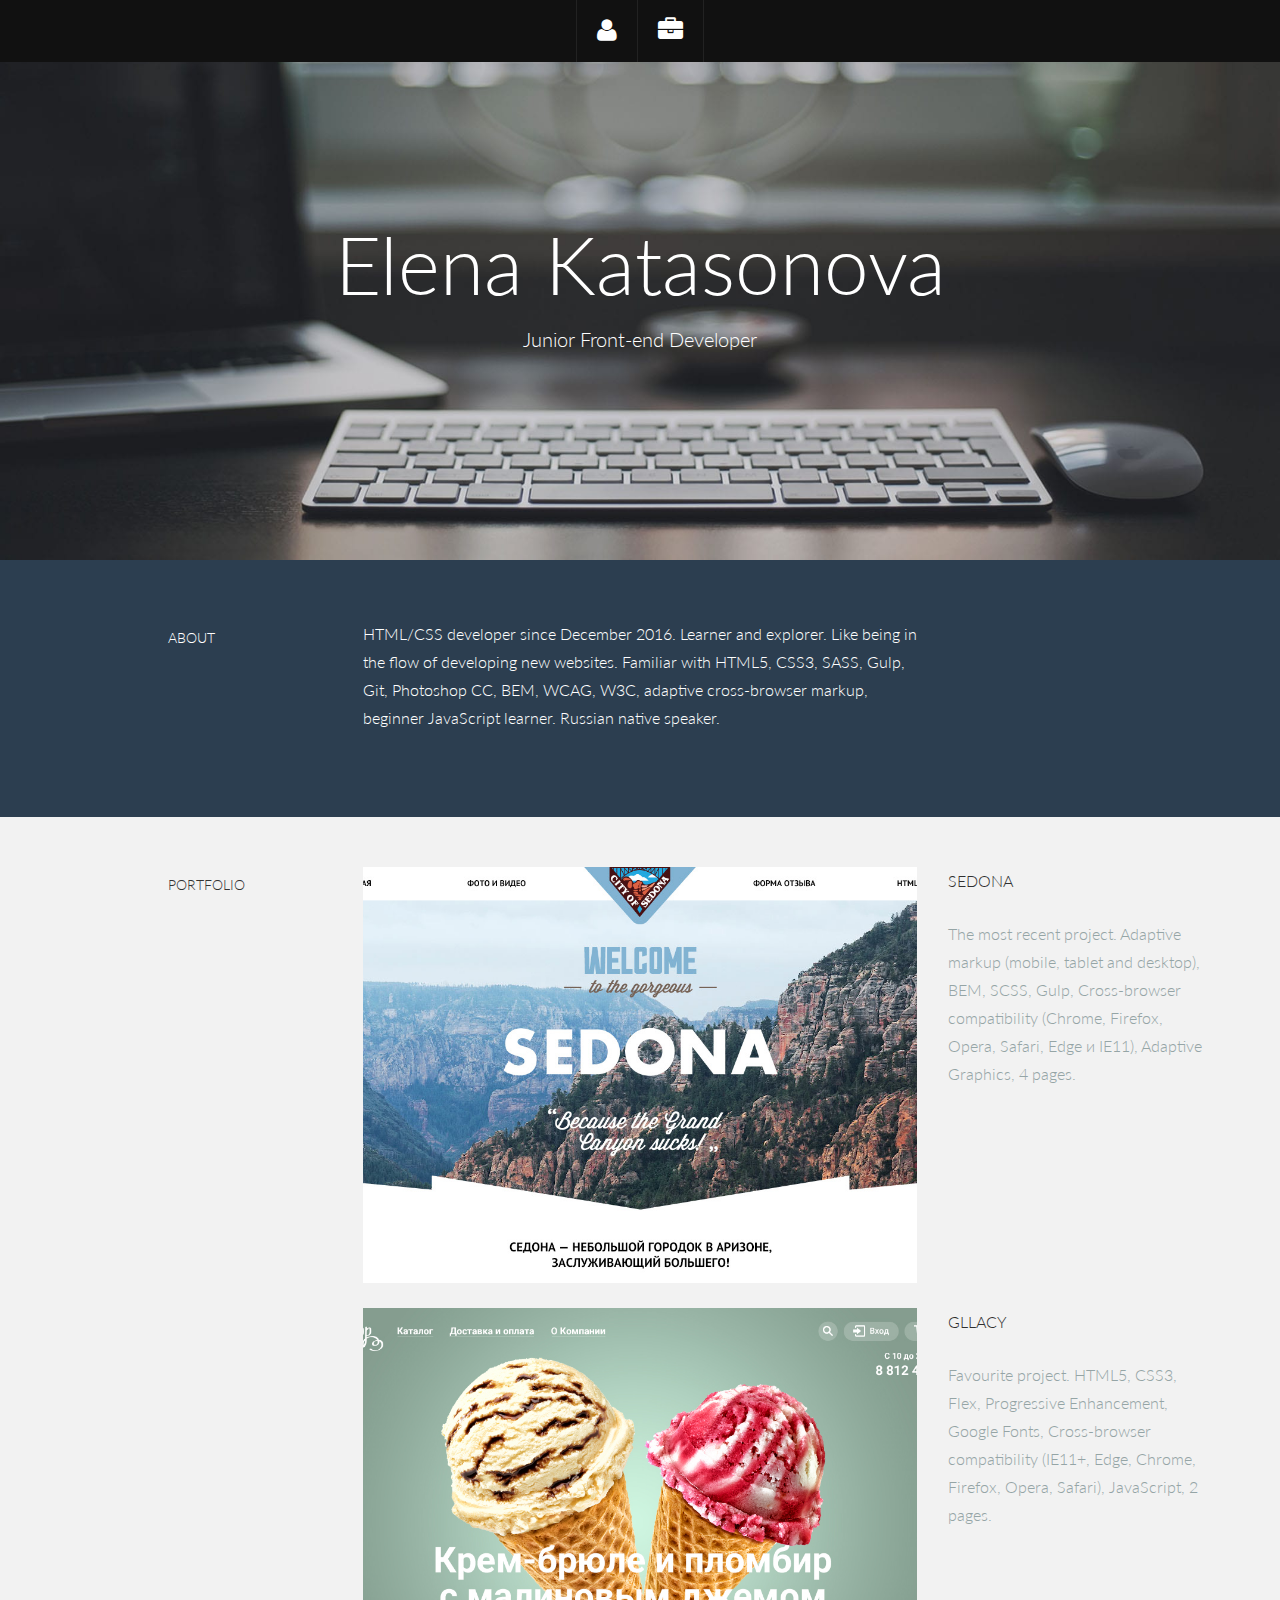
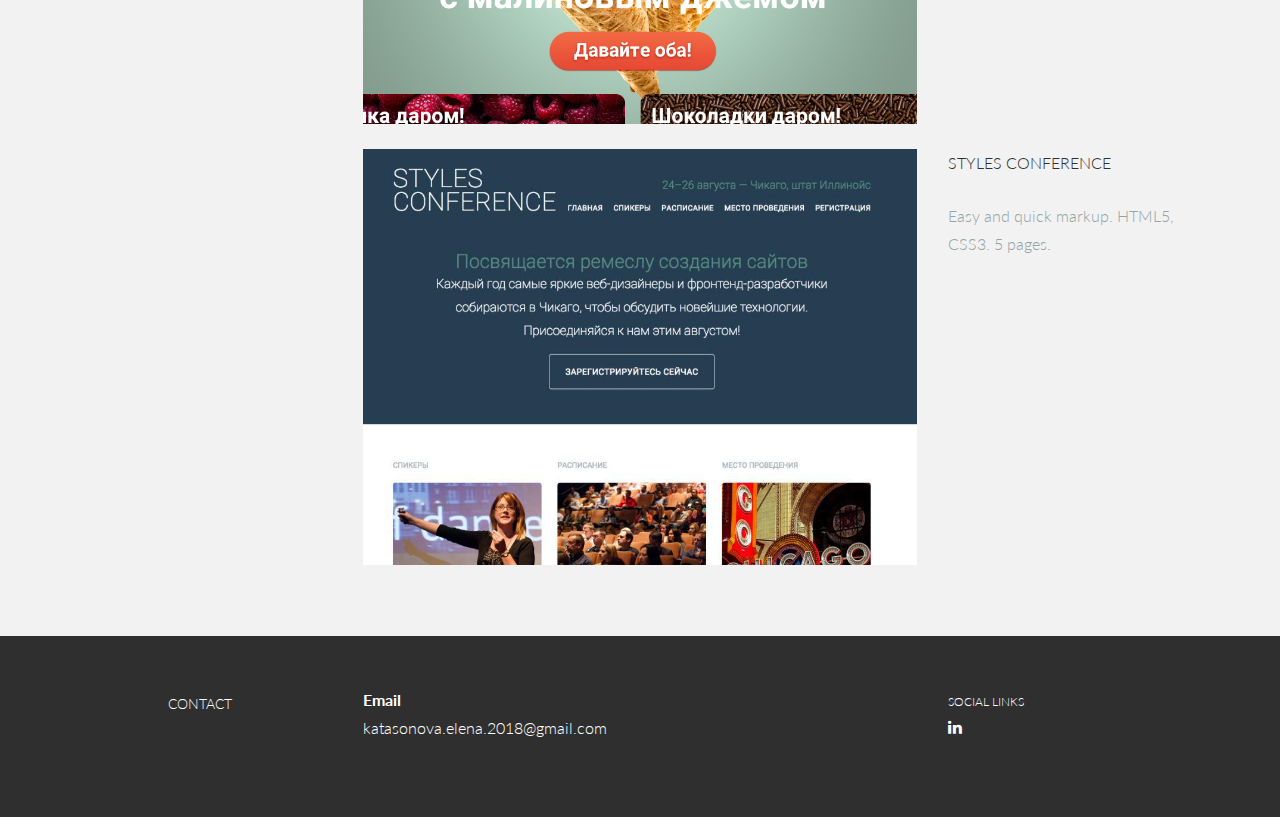
==== index.html @ f23f174f "corrected dir" ====
<!DOCTYPE html>
<html lang="en">
  <head>
    <meta charset="utf-8">
    <meta name="viewport" content="width=device-width, initial-scale=1.0">
    <meta name="description" content="">
    <meta name="author" content="">
    <link rel="shortcut icon" href="ico/favicon.png">

    <title>Elena Katasonova</title>

    <!-- Bootstrap core CSS -->
    <link href="css/bootstrap.css" rel="stylesheet">

    <!-- Custom styles for this template -->
    <link href="css/main.css" rel="stylesheet">
    
	<link rel="stylesheet" href="css/font-awesome.min.css">
    
    <link href='http://fonts.googleapis.com/css?family=Lato:300,400,700,300italic,400italic' rel='stylesheet' type='text/css'>
    <link href='http://fonts.googleapis.com/css?family=Raleway:400,300,700' rel='stylesheet' type='text/css'>
    
     <!--<script src="js/jquery-1.11.1.min.js"></script>-->
    <script src="js/smoothscroll.js"></script>
    <!-- <script src="js/Chart.js"></script> -->

    <!-- HTML5 shim and Respond.js IE8 support of HTML5 elements and media queries -->
    <!--[if lt IE 9]>
      <script src="js/html5shiv.js"></script>
      <script src="js/respond.min.js"></script>
    <![endif]-->
  </head>

  <body data-spy="scroll" data-offset="0" data-target="#nav">

	<div id="section-topbar">
		<div id="topbar-inner">
			<div class="container">
				<div class="row">
					<nav class="dropdown">
						<ul id="nav" class="nav">
							<li class="menu-item"><a class="smoothScroll" href="#about" title="About"><i class="icon-user"></i></a></li>
							<li class="menu-item"><a class="smoothScroll" href="#work" title="Works"><i class="icon-briefcase"></i></a></li>
						</ul><!--/ uL#nav -->
					</nav><!-- /.dropdown -->

					<div class="clear"></div>
				</div><!--/.row -->
			</div><!--/.container -->

			<div class="clear"></div>
		</div><!--/ #topbar-inner -->
	</div><!--/ #section-topbar -->
	
	<div id="headerwrap">
		<div class="container">
			<div class="row centered">
				<div class="col-lg-12">
					<h1>Elena Katasonova</h1>
					<h3>Junior Front-end Developer</h3>
				</div><!--/.col-lg-12 -->
			</div><!--/.row -->
		</div><!--/.container -->
	</div><!--/.#headerwrap -->
	

	<section id="about" name="about"></section>
	<div id="intro">
		<div class="container">
			<div class="row">
				
				<div class="col-lg-2 col-lg-offset-1">
					<h5>ABOUT</h5>
				</div>
				<div class="col-lg-6">
					<p>HTML/CSS developer since December 2016. Learner and explorer. Like being in the flow of developing new websites. Familiar with HTML5, CSS3, SASS, Gulp, Git, Photoshop CC, BEM, WCAG, W3C, adaptive cross-browser markup, beginner JavaScript learner. Russian native speaker.</p>
				</div>
				
			</div><!--/.row -->
		</div><!--/.container -->
	</div><!--/ #intro -->




	<section id="work" name="work"></section>
	<!--PORTFOLIO DESCRIPTION -->
	<div class="container desc">
		<div class="row">
			<div class="col-lg-2 col-lg-offset-1">
				<h5>PORTFOLIO</h5>
			</div>
			<div class="col-lg-6">
				<a href="https://katasonova.github.io/projects/sedona/" target="_blank"><img class="img-responsive" src="img/sedona-index-desktop_cut.jpg" alt="Markedup Sedona Project"></a>
			</div>
			<div class="col-lg-3">
				<p>SEDONA</p>
			<p><more>The most recent project. Adaptive markup (mobile, tablet and desktop), BEM, SCSS, Gulp, Cross-browser compatibility (Chrome, Firefox, Opera, Safari, Edge и IE11), Adaptive Graphics, 4 pages.<br/>
			   </more> 
			</p>
			</div>

			<div class="col-lg-6 col-lg-offset-3">
				<a href="https://katasonova.github.io/projects/gllacy/" target="_blank"><img class="img-responsive" src="img/gllacy-index-1200_cut.jpg" alt="Markedup Gllacy Project"></a>
			</div>
			<div class="col-lg-3">
					<p>GLLACY</p>
				<p><more>Favourite project. HTML5, CSS3, Flex, Progressive Enhancement, Google Fonts, Cross-browser compatibility (IE11+, Edge, Chrome, Firefox, Opera, Safari), JavaScript, 2 pages.<br/>
				   </more> 
				</p>
			</div>
			
			<div class="col-lg-6 col-lg-offset-3">
				<a href="https://katasonova.github.io/projects/conference/" target="_blank"><img class="img-responsive" src="img/sc_cut.jpg" alt="Markedup Styles Conference Project"></a>
			</div>
			<div class="col-lg-3">
					<p>STYLES CONFERENCE</p>
				<p><more>Easy and quick markup. HTML5, CSS3. 5 pages.<br/>
				   </more> 
				</p>
			</div>
		
		</div><!--/.row -->
		<br>
		<br>
	</div><!--/.container -->
	


	<section id="contact" name="contact"></section>
	<!--FOOTER DESCRIPTION -->
	<div id="footwrap">
		<div class="container">
			<div class="row">
			
				<div class="col-lg-2 col-lg-offset-1">
					<h5>CONTACT</h5>
				</div>
				<div class="col-lg-6">
					<p><t>Email</t><br/>
						katasonova.elena.2018@gmail.com<br/>
					</p>
				</div>
				<div class="col-lg-3">
					<p class="socials"><sm>SOCIAL LINKS</sm></p>
					<p>
						<a href="https://www.linkedin.com/in/elena-katasonova-7a507b167/"><i class="icon-linkedin"></i></a>
					</p>
				</div>
			</div><!--/.row -->
		</div><!--/.container -->
	</div><!--/ #footer -->
	

    <!-- Bootstrap core JavaScript
    ================================================== -->
    <!-- Placed at the end of the document so the pages load faster 
    <script src="js/bootstrap.js"></script>-->
  </body>
</html>
---- css/main.css ----
/* Author: Carlos Alvarez
 * URL: http://alvarez.is
 *
 * Project Name: Kelvin - Free Bootstrap 3 Resume Theme
 * Version: 1.0
 * URL: http://blacktie.co
 */

body {
  background-color: #f2f2f2;
    font-family: "Lato";
    font-weight: 300;
    font-size: 16px;
    color: #555;

    -webkit-font-smoothing: antialiased;
    -webkit-overflow-scrolling: touch;
}

/* Titles */
h1, h2, h3, h4, h5, h6 {
    font-family: "Lato";
    font-weight: 300;
    color: #333;
}


/* Paragraph & Typographic */
p {
    line-height: 28px;
    margin-bottom: 25px;
}

.socials {
    margin-bottom: -3px;
};

.centered {
    text-align: center;
}

/* Links */
a {
    color: #f85c37;
    word-wrap: break-word;

    -webkit-transition: color 0.1s ease-in, background 0.1s ease-in;
    -moz-transition: color 0.1s ease-in, background 0.1s ease-in;
    -ms-transition: color 0.1s ease-in, background 0.1s ease-in;
    -o-transition: color 0.1s ease-in, background 0.1s ease-in;
    transition: color 0.1s ease-in, background 0.1s ease-in;
}

a:hover,
a:focus {
    color: #7b7b7b;
    text-decoration: none;
    outline: 0;
}

a:before,
a:after {
    -webkit-transition: color 0.1s ease-in, background 0.1s ease-in;
    -moz-transition: color 0.1s ease-in, background 0.1s ease-in;
    -ms-transition: color 0.1s ease-in, background 0.1s ease-in;
    -o-transition: color 0.1s ease-in, background 0.1s ease-in;
    transition: color 0.1s ease-in, background 0.1s ease-in;
}

 hr {
    display: block;
    height: 1px;
    border: 0;
    border-top: 1px solid #ccc;
    margin: 1em 0;
    padding: 0;
}


/*---------------------------------------------------
	3.1 Topbar
---------------------------------------------------*/

#section-topbar {
	position: fixed;
	top: 0;
	left: 0;
	right: 0;
	z-index: 10000;
	overflow: visible;
	font: normal 16px/24px  'Open Sans', "Helvetica Neue", Helvetica, Arial, sans-serif;
}

#section-topbar a {
  color: #fff;
}

#topbar-inner {
	background: #111;
	line-height: 0;
	text-align: center;
}

/*
	Top Bar

	By default, top navigation bar uses "fixed" position
*/
#section-topbar ul#nav {
	display: inline-block;
	position: relative;
	margin: 0;
	padding: 0;

	border-right: 1px solid #222;

	/* For IE, the outcast */
	zoom:1;
	*display: inline;
}

#section-topbar ul#nav > li {
	display: block;
    float: left;
    padding: 0;
}


#section-topbar ul#nav a {
  display: block;
  font: normal 11px/18px "Helvetica Neue", Helvetica, Arial, sans-serif;
  text-decoration: none;
  padding: 18px 20px 18px 20px;
  border-left: 1px solid #222;
}

	#section-topbar ul#nav a:hover {
	  background: #222;
	  text-decoration: none;
	  border-left: 1px solid #111;
	}

	#section-topbar ul#nav .active a {
		background: #44bbaa;
		border-left: 1px solid #111;
	}

		#section-topbar ul#nav .active a:hover {
			background: #44bbaa;
		}
#section-topbar i {
	font-size: 25px;
}
/*---------------------------------------------------
	SECTION WRAPS
---------------------------------------------------*/

/* Header Wrap */
#headerwrap {
	background: url(../img/header-bg.jpg) no-repeat center top;
	margin-top: 60px;
	padding-top:140px;
	text-align:center;
	background-attachment: relative;
	background-position: center bottom;
	min-height: 500px;
	width: 100%;
	
    -webkit-background-size: 100%;
    -moz-background-size: 100%;
    -o-background-size: 100%;
    background-size: 100%;

    -webkit-background-size: cover;
    -moz-background-size: cover;
    -o-background-size: cover;
    background-size: cover;
}

#headerwrap h1 {
	font-size: 80px;
	color: white;
}

#headerwrap h3 {
	font-size: 20px;
	color: white;
}

/* Intnro Wrap */

#intro {
	background: #2c3e50;
	padding-top: 60px;
	padding-bottom: 60px;
	color: white;
} 

#intro h5, p {
	color: white;
}

#intro i {
	color: white;
	font-size: 20px;
	padding-right: 8px;
	vertical-align: middle;
}


#skillswrap {
	background: #2c3e50;
	padding-top: 60px;
	padding-bottom: 60px;
	color: white;
}

#skillswrap h5, p {
	color: white;
}

#footwrap {
	background: #2f2f2f;
	padding-top: 50px;
	padding-bottom: 50px;
}

#footwrap p {
	color: white;
}

#footwrap h5 {
	color: white;
}


#footwrap t {
	font-weight: 700;
}

#footwrap i {
	padding-right: 8px;
	color: white;
}

#footwrap i:hover {
	opacity: 0.3;
}

/* Copyright Wrap */

#c {
	background: #222222;
	padding-top: 15px;
	text-align: right;
}

#c p {
	color: white
}



/* Global Values */

.desc {
	padding-top: 50px;
}

.desc p {
	color: #2f2f2f;
}

.desc t {
	color: #34495e;
	font-weight: 700;
}

.desc imp {
	padding: 6px;
	color: white;
	background: #34495e;
}

.desc more {
	color: #95a5a6;
}


sm {
	font-size: 12px;
}
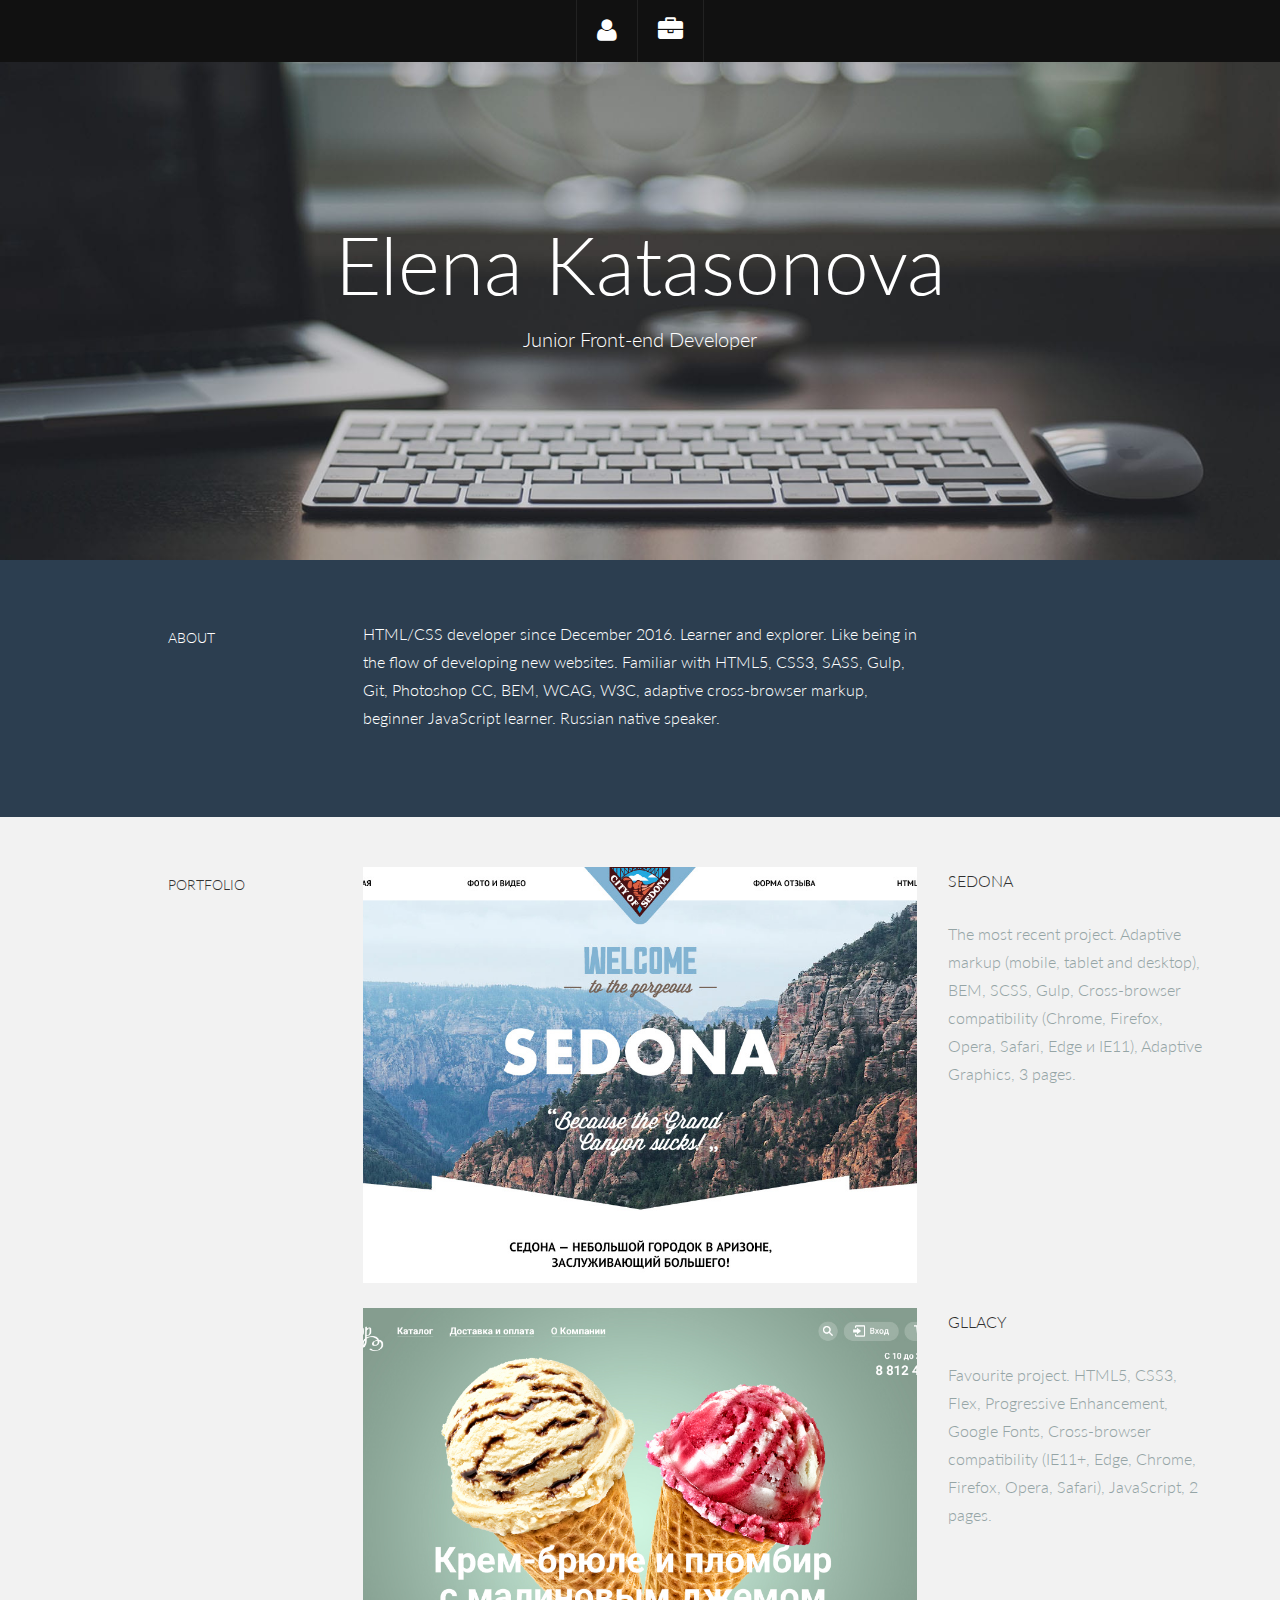
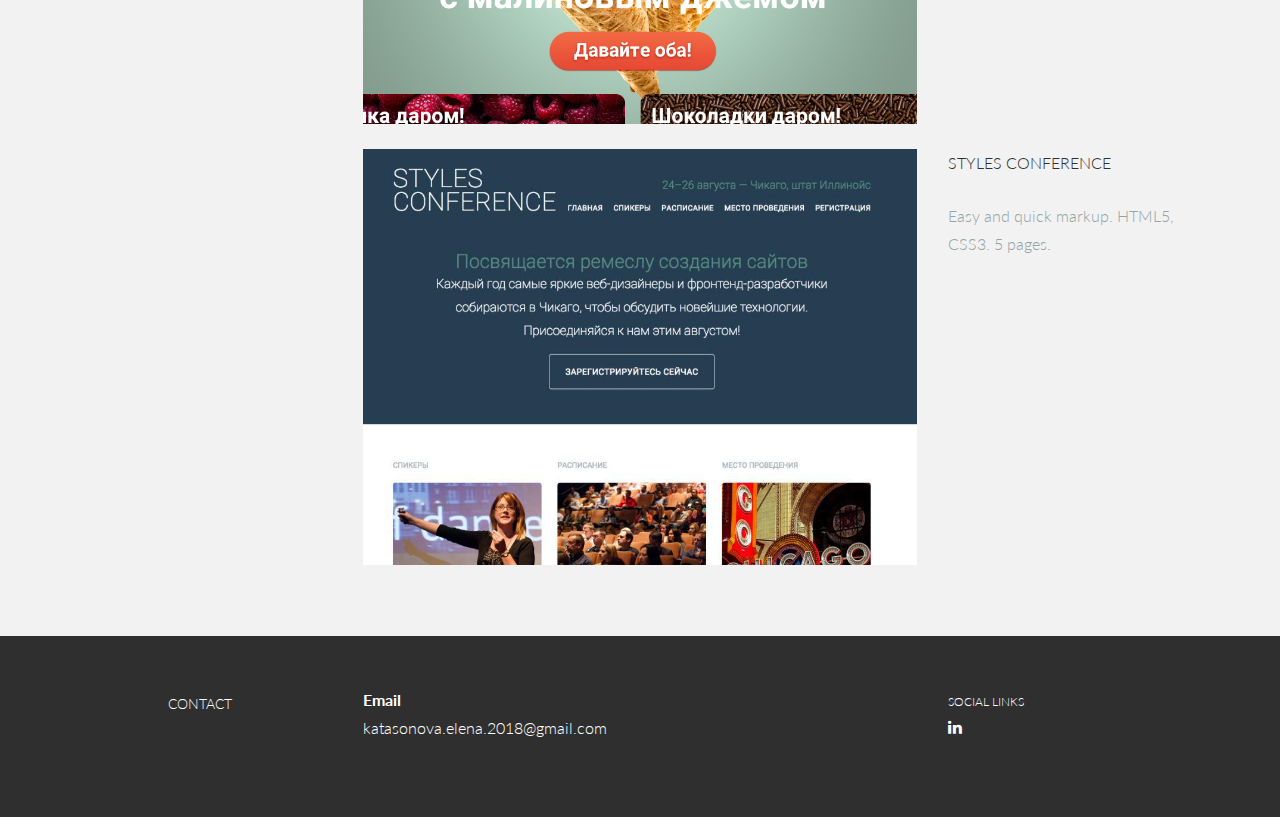
==== commit 921d46ad: "поправила описание" ====
--- a/index.html
+++ b/index.html
@@ -95,7 +95,7 @@
 			</div>
 			<div class="col-lg-3">
 				<p>SEDONA</p>
-			<p><more>The most recent project. Adaptive markup (mobile, tablet and desktop), BEM, SCSS, Gulp, Cross-browser compatibility (Chrome, Firefox, Opera, Safari, Edge и IE11), Adaptive Graphics, 4 pages.<br/>
+			<p><more>The most recent project. Adaptive markup (mobile, tablet and desktop), BEM, SCSS, Gulp, Cross-browser compatibility (Chrome, Firefox, Opera, Safari, Edge и IE11), Adaptive Graphics, 3 pages.<br/>
 			   </more> 
 			</p>
 			</div>
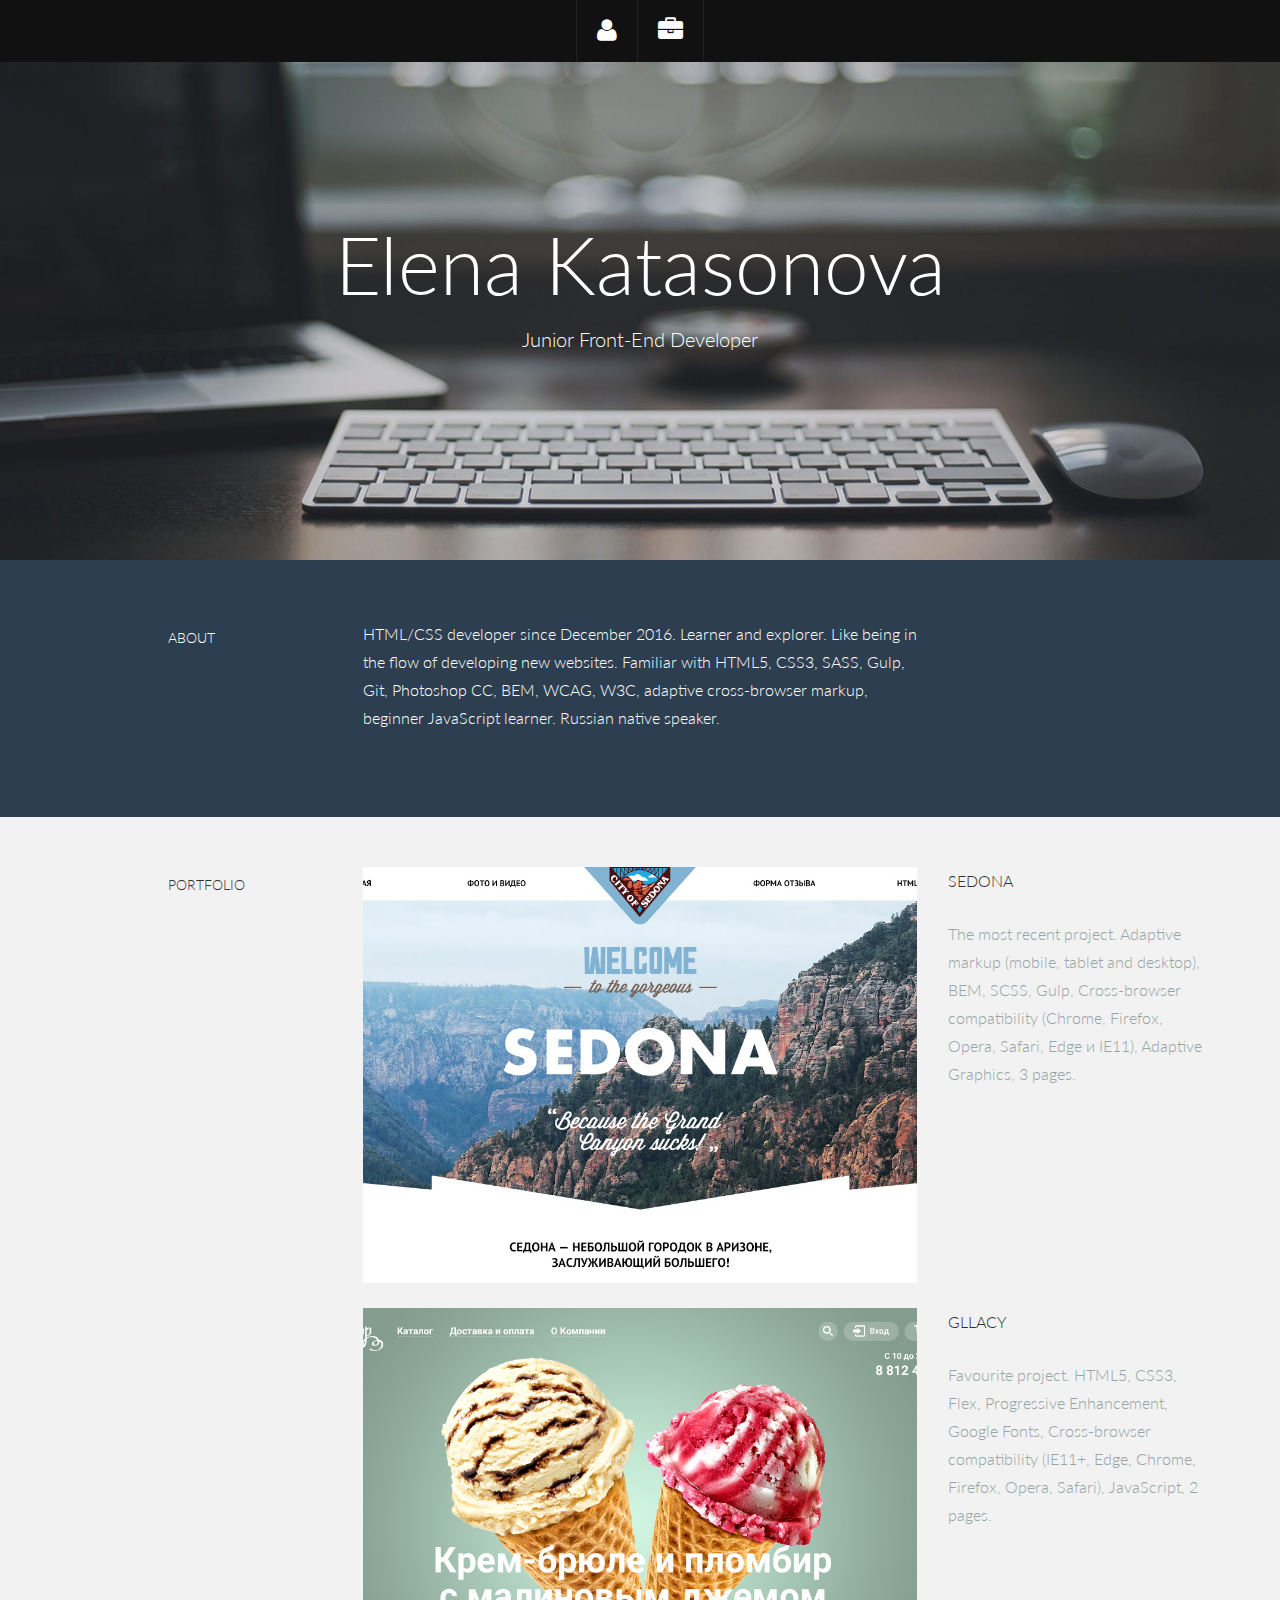
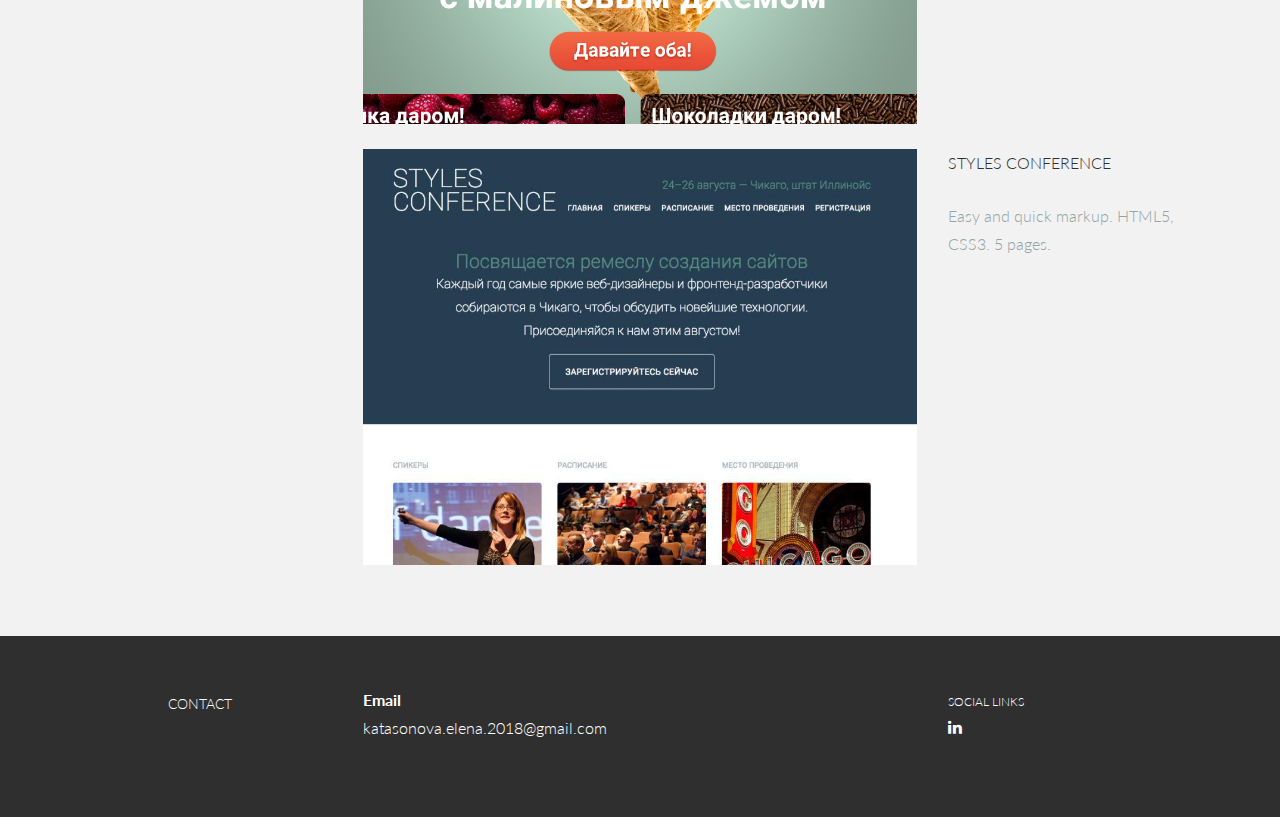
==== commit ff0213bf: "fonts fixed" ====
--- a/index.html
+++ b/index.html
@@ -57,7 +57,7 @@
 			<div class="row centered">
 				<div class="col-lg-12">
 					<h1>Elena Katasonova</h1>
-					<h3>Junior Front-end Developer</h3>
+					<h3>Junior Front-End Developer</h3>
 				</div><!--/.col-lg-12 -->
 			</div><!--/.row -->
 		</div><!--/.container -->
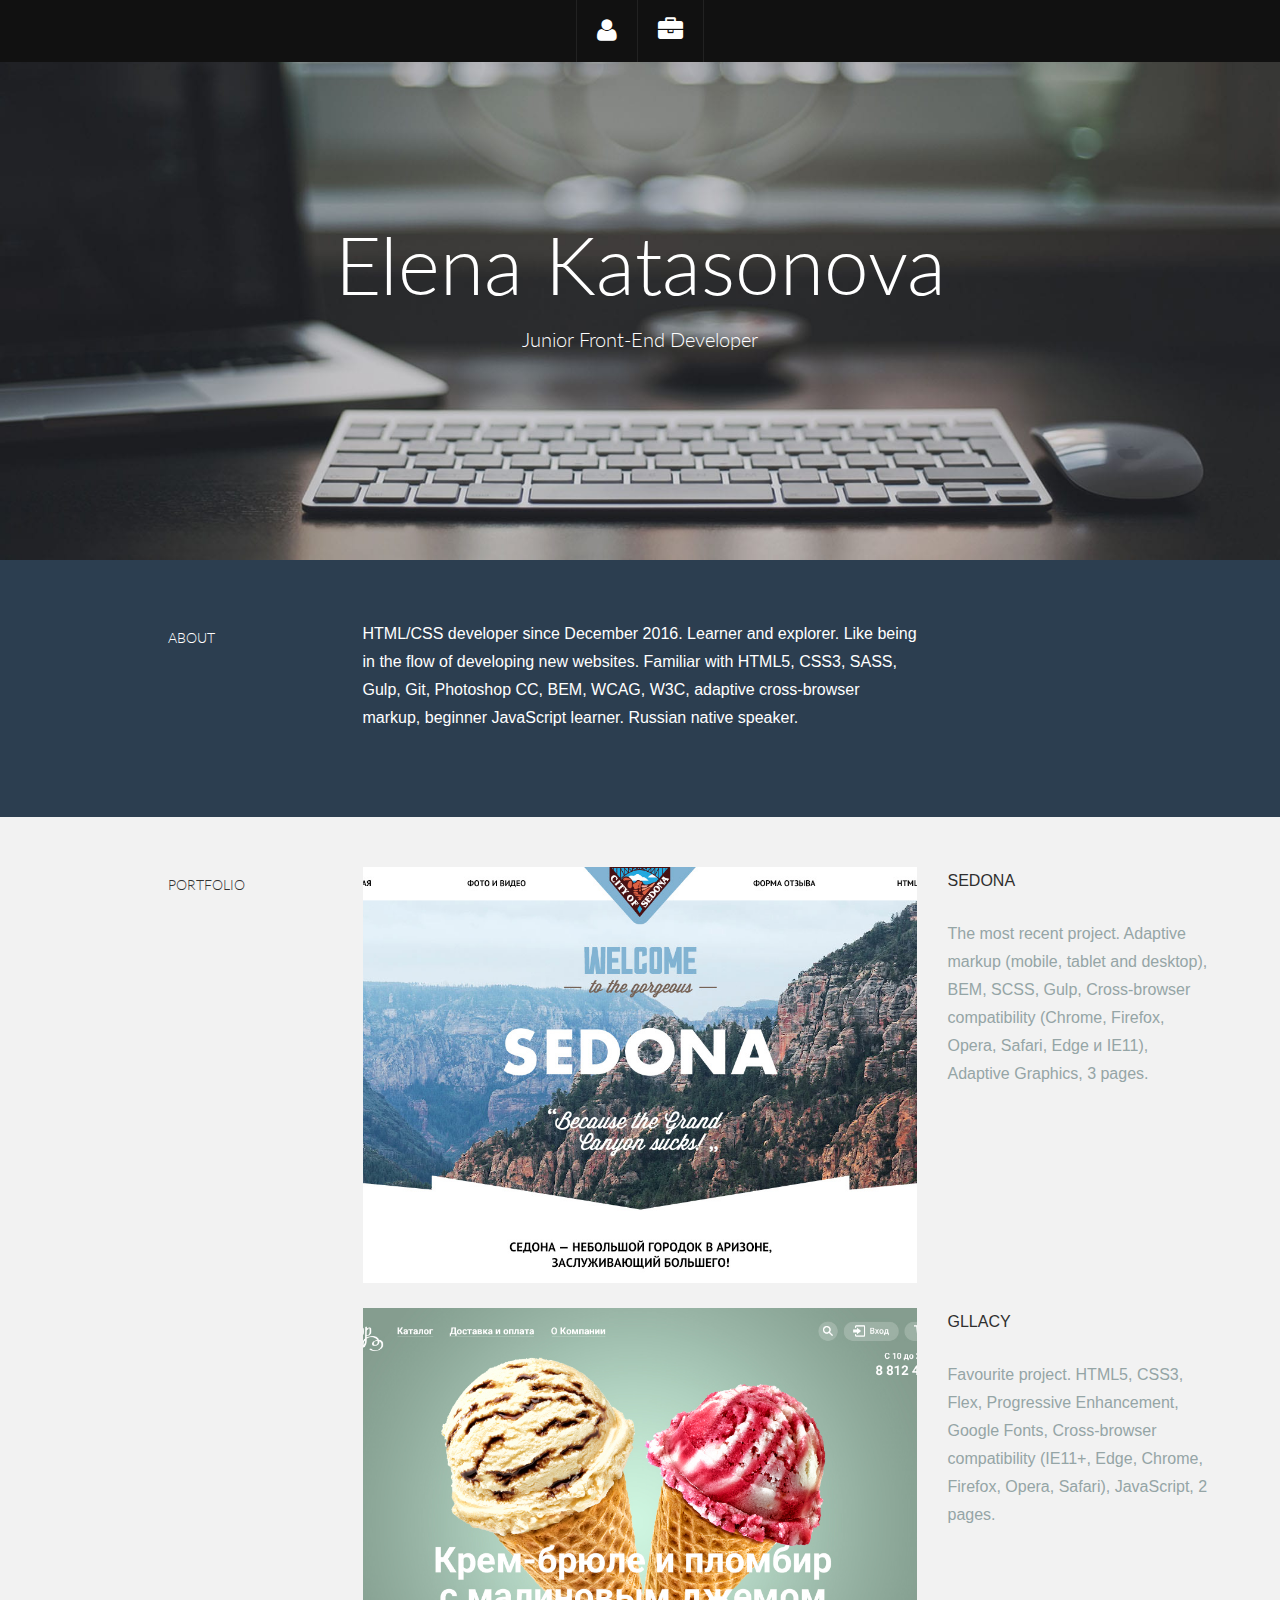
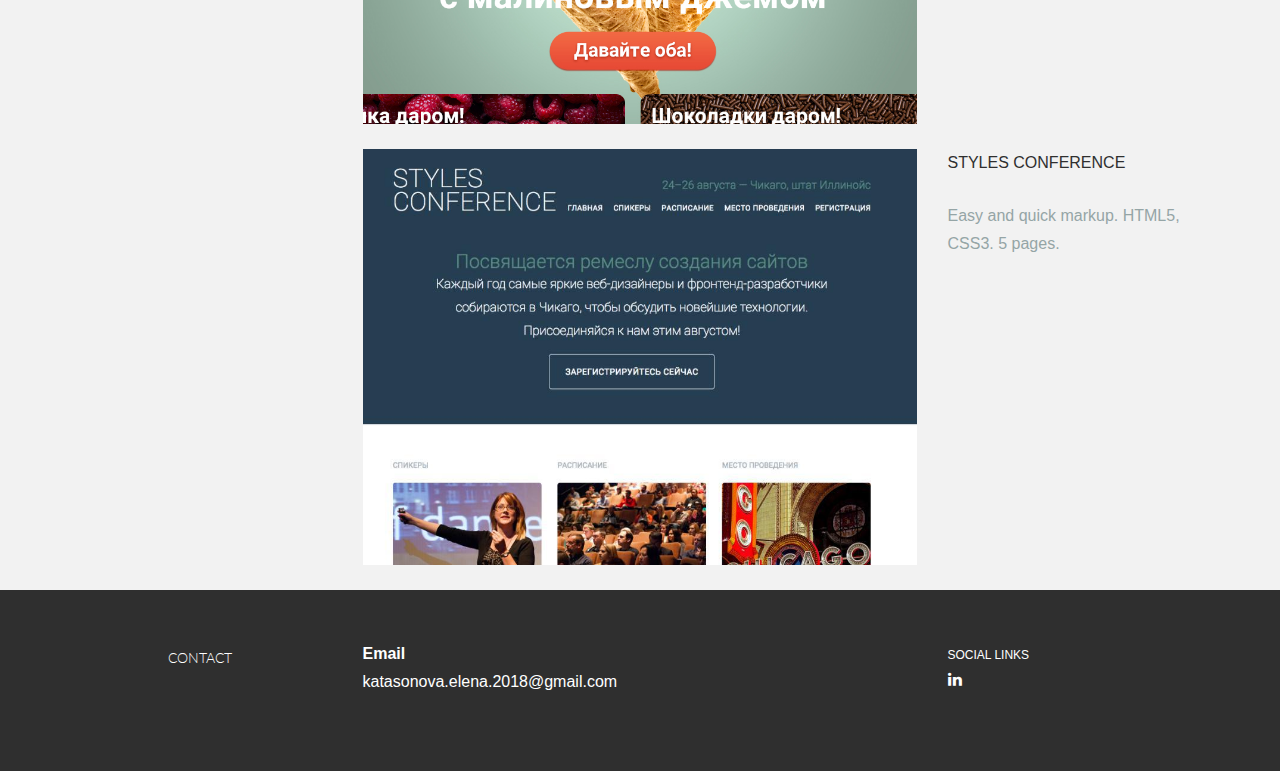
==== commit 978f46e8: "delete comments" ====
--- a/index.html
+++ b/index.html
@@ -9,10 +9,8 @@
 
     <title>Elena Katasonova</title>
 
-    <!-- Bootstrap core CSS -->
     <link href="css/bootstrap.css" rel="stylesheet">
 
-    <!-- Custom styles for this template -->
     <link href="css/main.css" rel="stylesheet">
     
 	<link rel="stylesheet" href="css/font-awesome.min.css">
@@ -41,8 +39,8 @@
 						<ul id="nav" class="nav">
 							<li class="menu-item"><a class="smoothScroll" href="#about" title="About"><i class="icon-user"></i></a></li>
 							<li class="menu-item"><a class="smoothScroll" href="#work" title="Works"><i class="icon-briefcase"></i></a></li>
-						</ul><!--/ uL#nav -->
-					</nav><!-- /.dropdown -->
+						</ul>
+					</nav>
 
 					<div class="clear"></div>
 				</div><!--/.row -->
@@ -58,13 +56,13 @@
 				<div class="col-lg-12">
 					<h1>Elena Katasonova</h1>
 					<h3>Junior Front-End Developer</h3>
-				</div><!--/.col-lg-12 -->
-			</div><!--/.row -->
-		</div><!--/.container -->
-	</div><!--/.#headerwrap -->
+				</div>
+			</div>
+		</div>
+	</div>
 	
 
-	<section id="about" name="about"></section>
+<section id="about" name="about">
 	<div id="intro">
 		<div class="container">
 			<div class="row">
@@ -76,14 +74,14 @@
 					<p>HTML/CSS developer since December 2016. Learner and explorer. Like being in the flow of developing new websites. Familiar with HTML5, CSS3, SASS, Gulp, Git, Photoshop CC, BEM, WCAG, W3C, adaptive cross-browser markup, beginner JavaScript learner. Russian native speaker.</p>
 				</div>
 				
-			</div><!--/.row -->
-		</div><!--/.container -->
-	</div><!--/ #intro -->
+			</div>
+		</div>
+	</div>
+</section>
 
 
 
-
-	<section id="work" name="work"></section>
+<section id="work" name="work">
 	<!--PORTFOLIO DESCRIPTION -->
 	<div class="container desc">
 		<div class="row">
@@ -119,17 +117,14 @@
 				   </more> 
 				</p>
 			</div>
-		
-		</div><!--/.row -->
-		<br>
-		<br>
-	</div><!--/.container -->
+	    </div>
+	</div>
+</section>
 	
 
 
 	<section id="contact" name="contact"></section>
-	<!--FOOTER DESCRIPTION -->
-	<div id="footwrap">
+	<footer id="footwrap">
 		<div class="container">
 			<div class="row">
 			
@@ -147,14 +142,10 @@
 						<a href="https://www.linkedin.com/in/elena-katasonova-7a507b167/"><i class="icon-linkedin"></i></a>
 					</p>
 				</div>
-			</div><!--/.row -->
-		</div><!--/.container -->
-	</div><!--/ #footer -->
+			</div>
+		</div>
+	</footer>
 	
-
-    <!-- Bootstrap core JavaScript
-    ================================================== -->
-    <!-- Placed at the end of the document so the pages load faster 
-    <script src="js/bootstrap.js"></script>-->
+     <!--<script src="js/bootstrap.js"></script>-->
   </body>
 </html>
--- a/css/main.css
+++ b/css/main.css
@@ -8,7 +8,7 @@
 
 body {
   background-color: #f2f2f2;
-    font-family: "Lato";
+    /*font-family: "Lato";*/
     font-weight: 300;
     font-size: 16px;
     color: #555;
@@ -19,7 +19,7 @@
 
 /* Titles */
 h1, h2, h3, h4, h5, h6 {
-    font-family: "Lato";
+    /*font-family: "Lato";*/
     font-weight: 300;
     color: #333;
 }
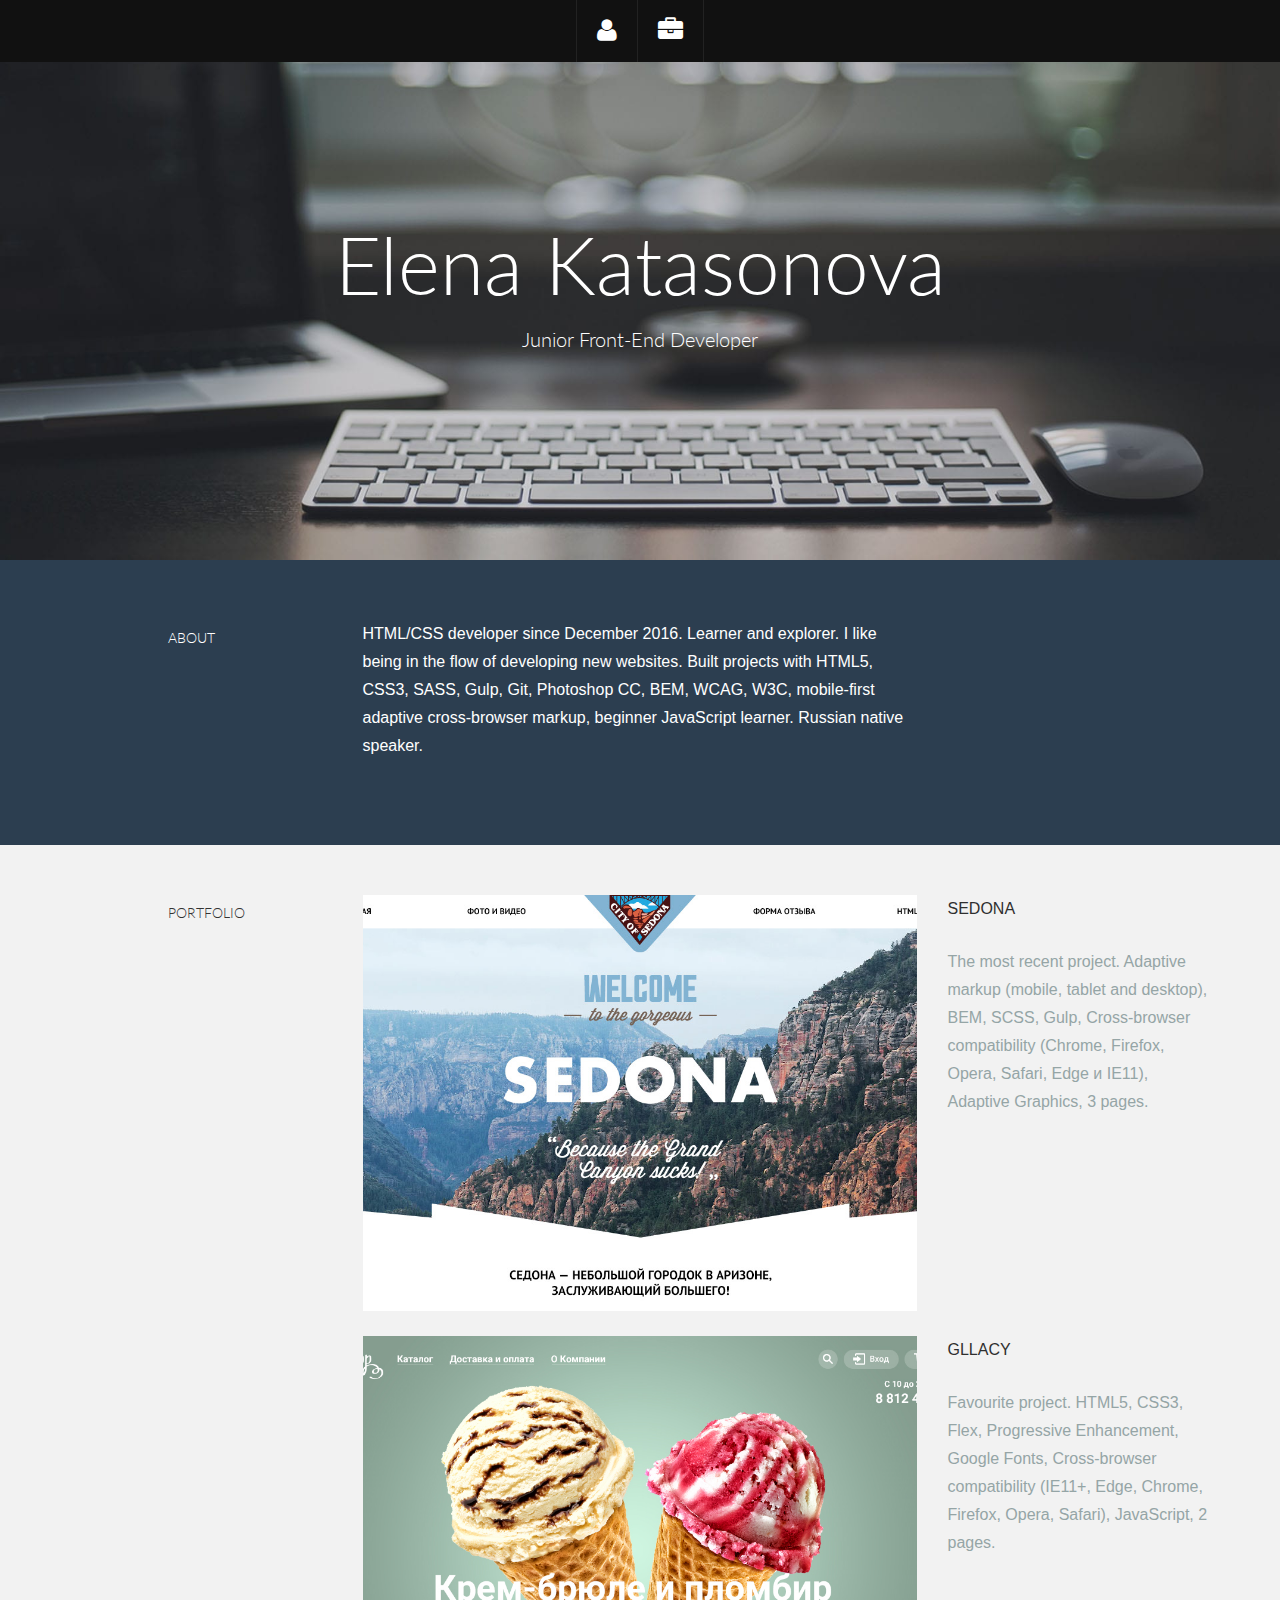
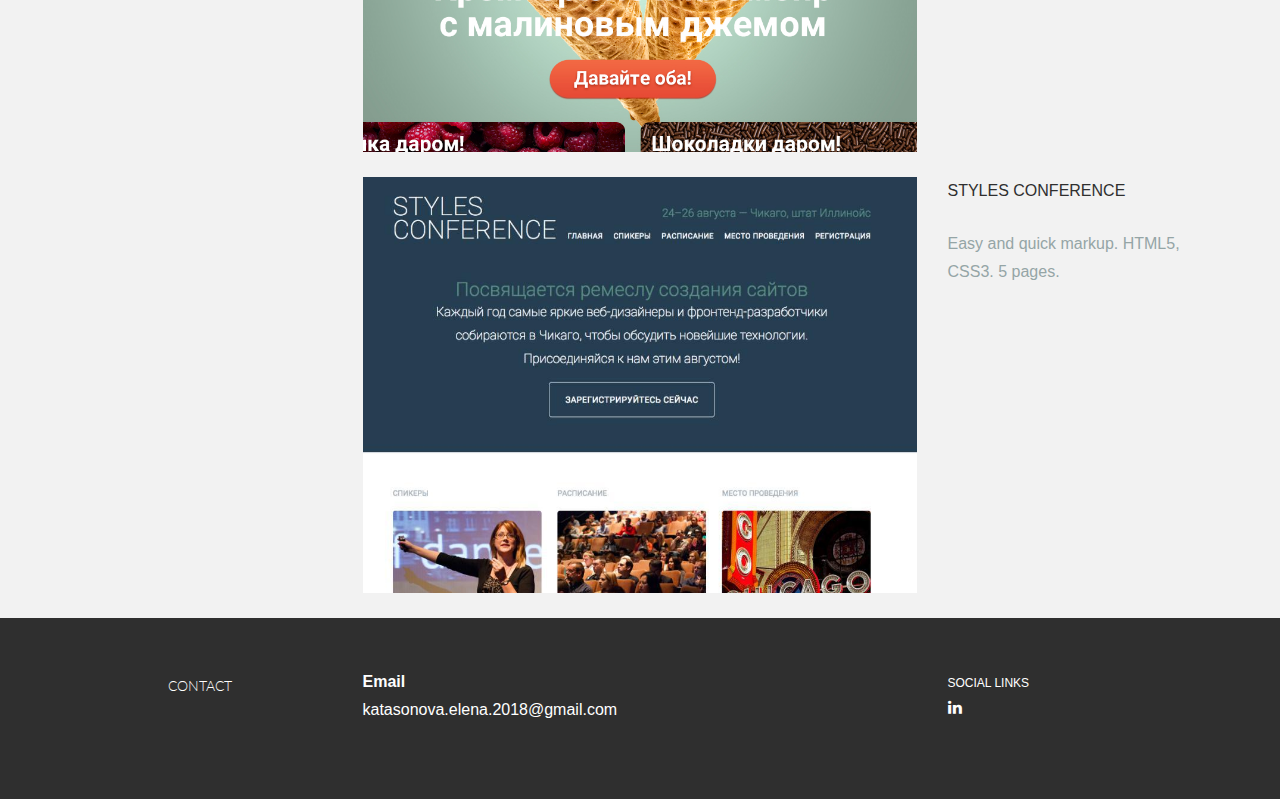
==== commit fb55f0ce: "changes in about section" ====
--- a/index.html
+++ b/index.html
@@ -71,7 +71,7 @@
 					<h5>ABOUT</h5>
 				</div>
 				<div class="col-lg-6">
-					<p>HTML/CSS developer since December 2016. Learner and explorer. Like being in the flow of developing new websites. Familiar with HTML5, CSS3, SASS, Gulp, Git, Photoshop CC, BEM, WCAG, W3C, adaptive cross-browser markup, beginner JavaScript learner. Russian native speaker.</p>
+					<p>HTML/CSS developer since December 2016. Learner and explorer. I like being in the flow of developing new websites. Built projects with HTML5, CSS3, SASS, Gulp, Git, Photoshop CC, BEM, WCAG, W3C, mobile-first adaptive cross-browser markup, beginner JavaScript learner. Russian native speaker.</p>
 				</div>
 				
 			</div>
@@ -139,7 +139,7 @@
 				<div class="col-lg-3">
 					<p class="socials"><sm>SOCIAL LINKS</sm></p>
 					<p>
-						<a href="https://www.linkedin.com/in/elena-katasonova-7a507b167/"><i class="icon-linkedin"></i></a>
+						<a href="https://www.linkedin.com/in/elena-katasonova/" target="_blank"><i class="icon-linkedin"></i></a>
 					</p>
 				</div>
 			</div>
--- a/css/main.css
+++ b/css/main.css
@@ -163,6 +163,7 @@
 	text-align:center;
 	background-attachment: relative;
 	background-position: center bottom;
+	background-color: #2f2f2f;
 	min-height: 500px;
 	width: 100%;
 	
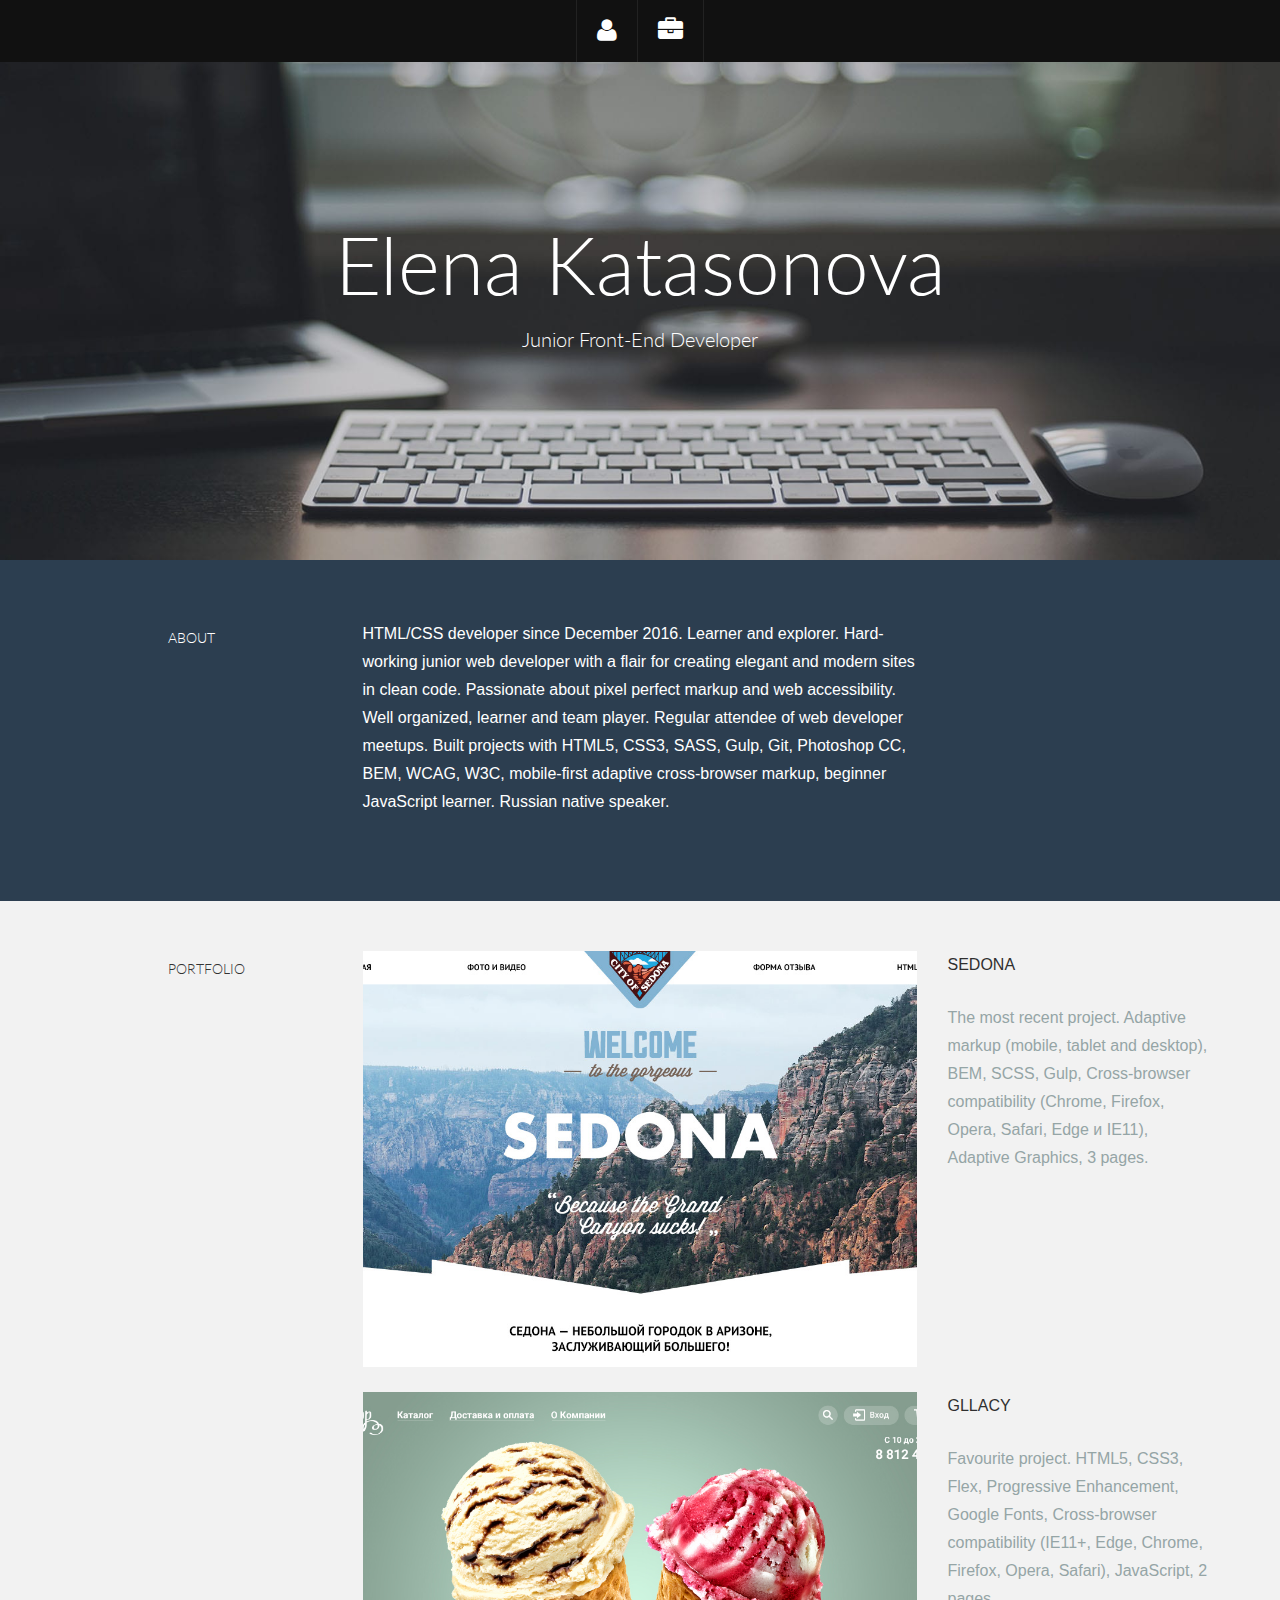
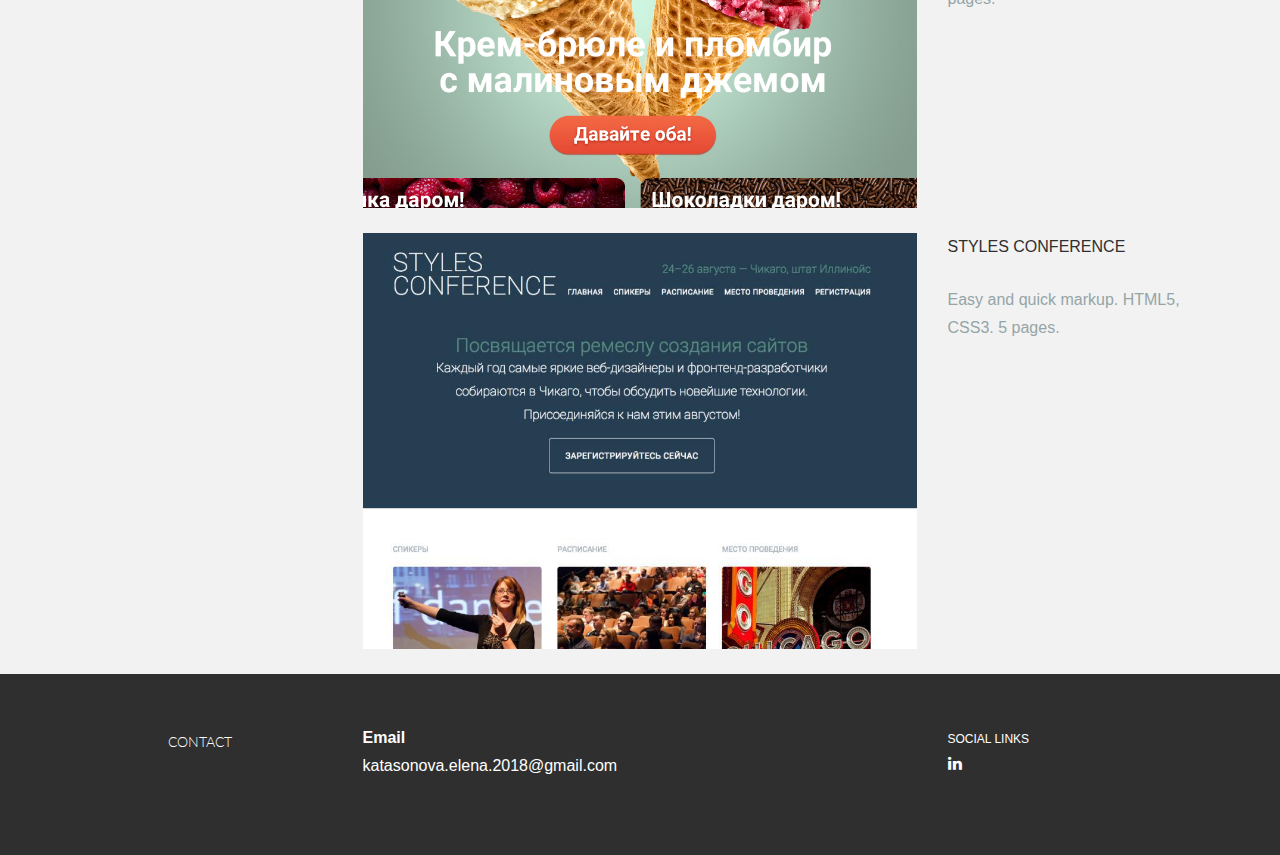
==== commit bd1f373c: "Changed intro" ====
--- a/index.html
+++ b/index.html
@@ -71,7 +71,7 @@
 					<h5>ABOUT</h5>
 				</div>
 				<div class="col-lg-6">
-					<p>HTML/CSS developer since December 2016. Learner and explorer. I like being in the flow of developing new websites. Built projects with HTML5, CSS3, SASS, Gulp, Git, Photoshop CC, BEM, WCAG, W3C, mobile-first adaptive cross-browser markup, beginner JavaScript learner. Russian native speaker.</p>
+					<p>HTML/CSS developer since December 2016. Learner and explorer. Hard-working junior web developer with a flair for creating elegant and modern sites in clean code. Passionate about pixel perfect markup and web accessibility. Well organized, learner and team player. Regular attendee of web developer meetups. Built projects with HTML5, CSS3, SASS, Gulp, Git, Photoshop CC, BEM, WCAG, W3C, mobile-first adaptive cross-browser markup, beginner JavaScript learner. Russian native speaker.</p>
 				</div>
 				
 			</div>
